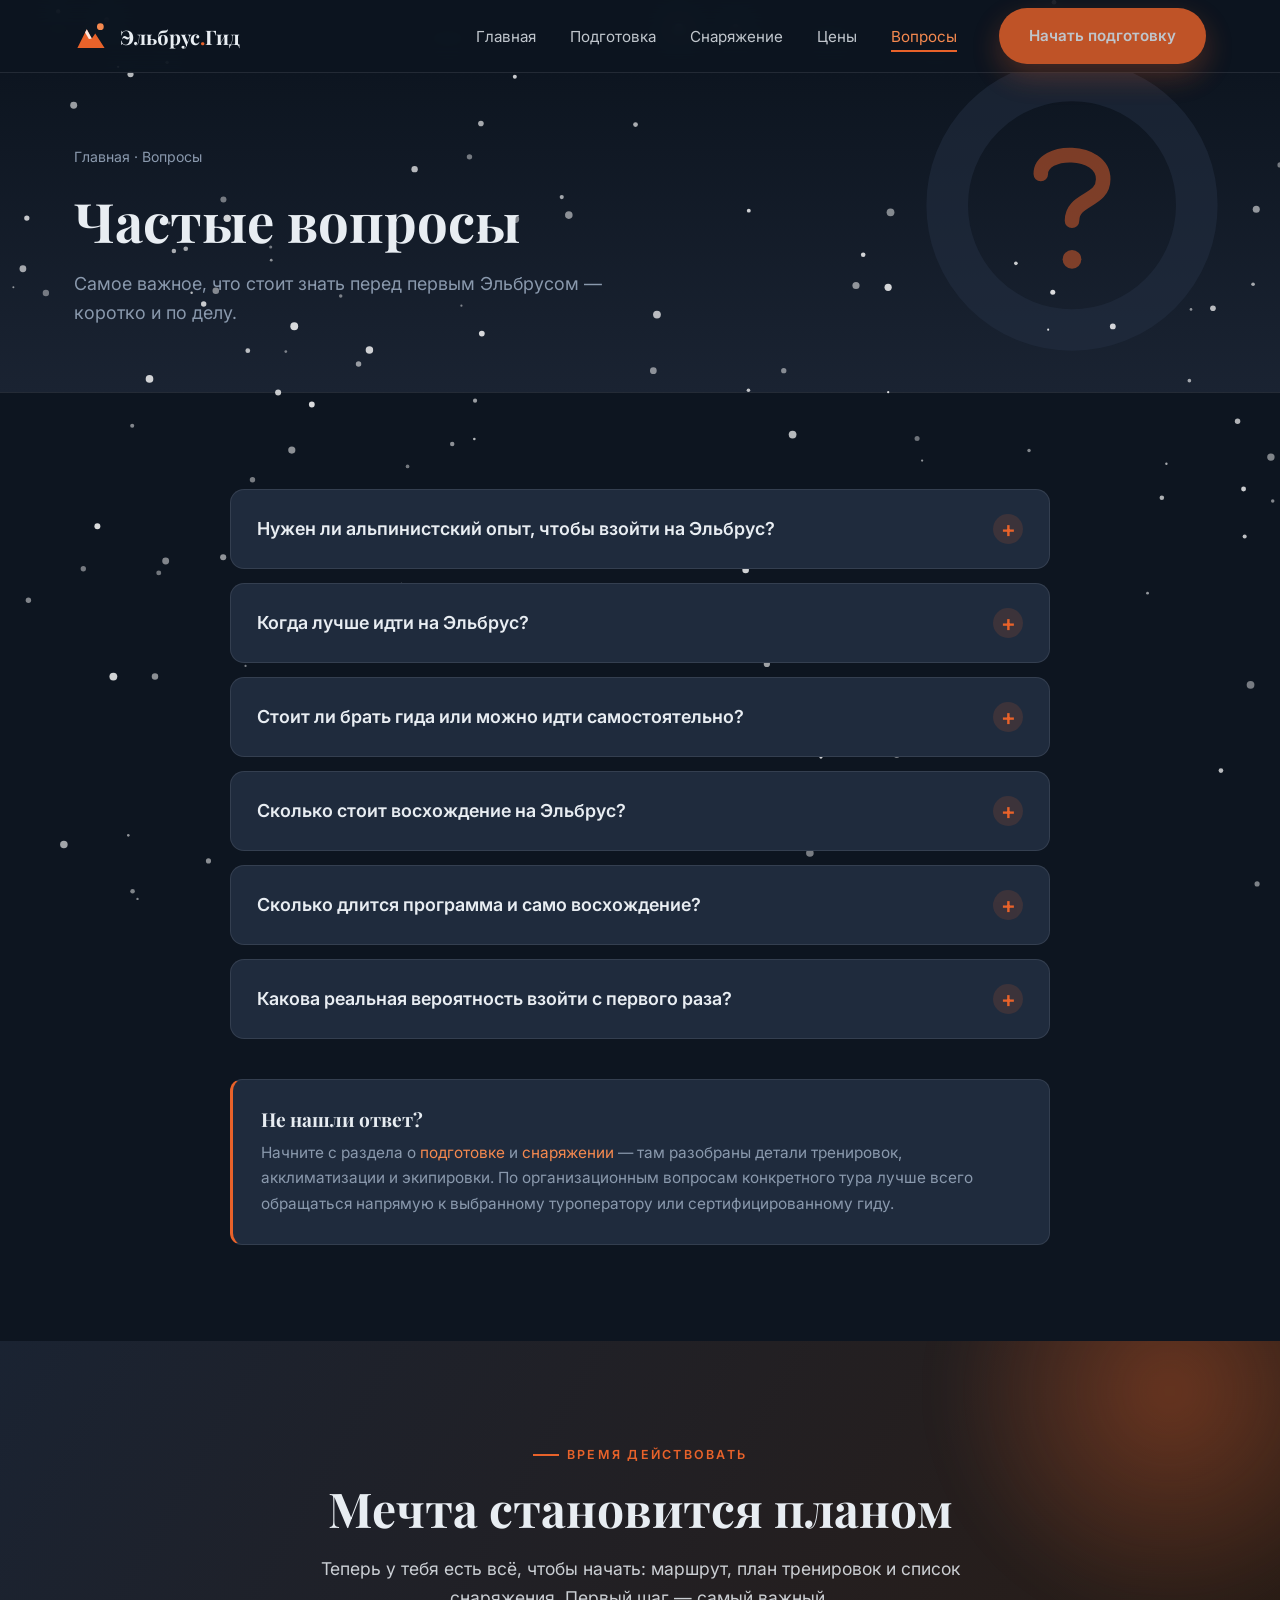
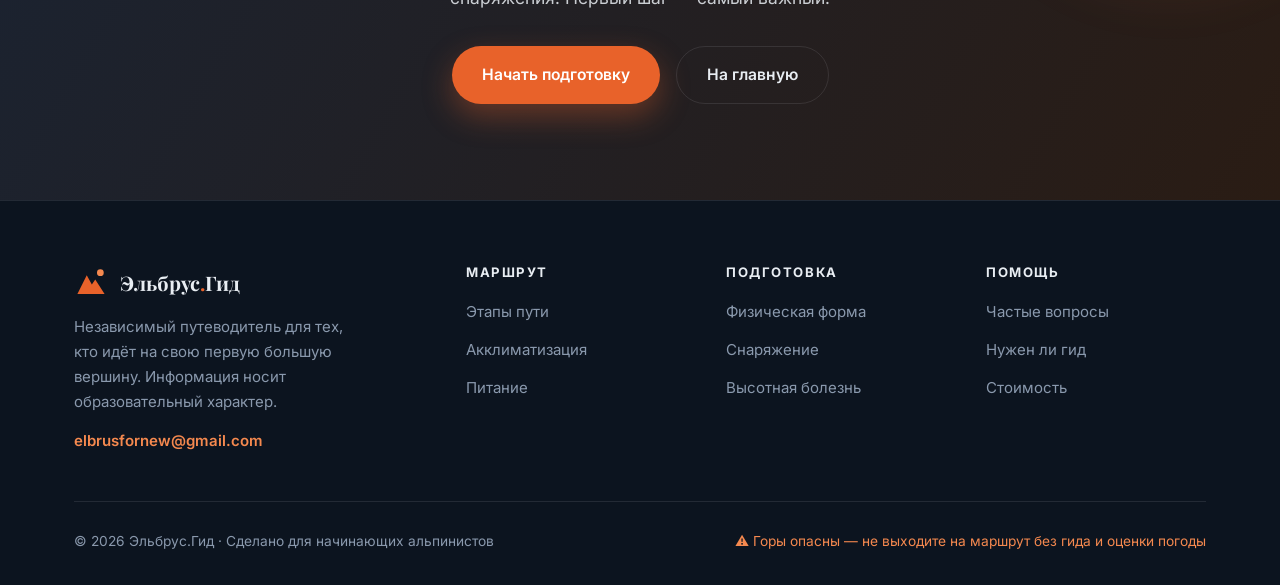
==== faq.html @ 247ad5b0 "Add files via upload" ====
<!DOCTYPE html>
<html lang="ru">
<head>
  <meta charset="UTF-8" />
  <meta name="viewport" content="width=device-width, initial-scale=1.0" />
  <title>FAQ — частые вопросы о восхождении на Эльбрус для новичков</title>
  <meta name="description" content="Ответы на частые вопросы о первом восхождении на Эльбрус: нужен ли опыт, когда лучше идти, стоит ли брать гида и сколько стоит восхождение." />
  <link rel="preconnect" href="https://fonts.googleapis.com" />
  <link rel="preconnect" href="https://fonts.gstatic.com" crossorigin />
  <link href="https://fonts.googleapis.com/css2?family=Playfair+Display:wght@600;700;800&family=Inter:wght@400;500;600;700&display=swap" rel="stylesheet" />
  <link rel="stylesheet" href="style.css" />
  <link rel="icon" href="data:image/svg+xml,<svg xmlns='http://www.w3.org/2000/svg' viewBox='0 0 32 32'><polygon points='16,4 28,28 4,28' fill='%23E8622A'/></svg>" />
</head>
<body>

  <!-- ===== NAV ===== -->
  <header class="nav">
    <div class="container nav-inner">
      <a href="index.html" class="brand">
        <svg class="brand-mark" viewBox="0 0 40 40" fill="none" xmlns="http://www.w3.org/2000/svg">
          <path d="M4 34L15 12l6 11 4-6 11 17H4z" fill="#E8622A"/>
          <path d="M15 12l6 11-3.5.5L13 16l2-4z" fill="#fff" fill-opacity=".85"/>
          <circle cx="31" cy="9" r="4" fill="#f5894f"/>
        </svg>
        <span>Эльбрус<b style="color:var(--sunrise)">.</b>Гид</span>
      </a>
      <nav>
        <ul class="nav-links">
          <li><a href="index.html">Главная</a></li>
          <li><a href="preparation.html">Подготовка</a></li>
          <li><a href="gear.html">Снаряжение</a></li>
          <li><a href="index.html#pricing">Цены</a></li>
          <li><a href="faq.html" class="active">Вопросы</a></li>
          <li class="nav-cta"><a href="index.html#apply" class="btn btn-primary">Начать подготовку</a></li>
        </ul>
      </nav>
      <button class="nav-toggle" aria-label="Меню" aria-expanded="false">
        <span></span><span></span><span></span>
      </button>
    </div>
  </header>

  <!-- ===== PAGE HEAD ===== -->
  <section class="page-head">
    <svg class="page-head-art" viewBox="0 0 500 360" fill="none" xmlns="http://www.w3.org/2000/svg" aria-hidden="true">
      <circle cx="300" cy="180" r="120" fill="none" stroke="#243044" stroke-width="40"/>
      <path d="M270 150c0-25 60-25 60 5 0 22-30 18-30 40" stroke="#E8622A" stroke-width="14" stroke-linecap="round" fill="none"/>
      <circle cx="300" cy="232" r="9" fill="#E8622A"/>
    </svg>
    <div class="container">
      <div class="breadcrumb"><a href="index.html">Главная</a> · Вопросы</div>
      <h1>Частые вопросы</h1>
      <p>Самое важное, что стоит знать перед первым Эльбрусом — коротко и по делу.</p>
    </div>
  </section>

  <!-- ===== FAQ ===== -->
  <section class="section">
    <div class="container">
      <div class="faq-list">

        <div class="faq-item reveal">
          <button class="faq-q" aria-expanded="false">
            Нужен ли альпинистский опыт, чтобы взойти на Эльбрус?
            <span class="plus">+</span>
          </button>
          <div class="faq-a">
            <div class="faq-a-inner">
              <p>Нет, технического альпинистского опыта по классическому южному маршруту не требуется — там нет сложного лазания, скал или отвесного льда. Это, по сути, очень длинный и холодный подъём по снежному склону в кошках.</p>
              <p>Но «без опыта» не значит «без подготовки». Нужны хорошая физическая выносливость, базовые навыки хождения в кошках и самозадержания ледорубом (этому обучают гиды на месте), а главное — психологическая готовность к долгой монотонной работе на холоде и высоте. Перед Эльбрусом полезно сходить в любой многодневный горный поход, чтобы понять, как организм реагирует на высоту.</p>
            </div>
          </div>
        </div>

        <div class="faq-item reveal">
          <button class="faq-q" aria-expanded="false">
            Когда лучше идти на Эльбрус?
            <span class="plus">+</span>
          </button>
          <div class="faq-a">
            <div class="faq-a-inner">
              <p>Классический сезон для новичков — с конца июня по сентябрь. Самые стабильные и комфортные условия обычно в июле и августе: относительно тёплая погода, меньше шансов на затяжную непогоду, хорошо набитая тропа.</p>
              <p>Июнь и начало сентября — холоднее и более переменчиво, но и людей меньше. Зимнее восхождение (с октября по апрель) — это уже серьёзное мероприятие для опытных, с экстремальными морозами, ветром и лавинной опасностью; новичкам оно не подходит. В любом сезоне закладывайте запасные дни на погоду: «окно» для штурма может не открыться сразу.</p>
            </div>
          </div>
        </div>

        <div class="faq-item reveal">
          <button class="faq-q" aria-expanded="false">
            Стоит ли брать гида или можно идти самостоятельно?
            <span class="plus">+</span>
          </button>
          <div class="faq-a">
            <div class="faq-a-inner">
              <p>Для первого восхождения гид настоятельно рекомендуется. Несмотря на «несложность» маршрута, Эльбрус ежегодно уносит жизни — чаще всего из-за резкой смены погоды, потери видимости и ориентиров, недооценки высоты и переоценки своих сил.</p>
              <p>Гид отвечает за выбор темпа и тактики акклиматизации, следит за вашим состоянием, знает маршрут в условиях плохой видимости, имеет связь и навыки спасработ. Альтернатива — идти с коммерческой группой от проверенного туроператора, что обычно включает гида, заброску, питание и часть снаряжения. Идти в одиночку или неподготовленной группой без сопровождения — главная причина трагедий на горе, особенно для тех, кто здесь впервые.</p>
            </div>
          </div>
        </div>

        <div class="faq-item reveal">
          <button class="faq-q" aria-expanded="false">
            Сколько стоит восхождение на Эльбрус?
            <span class="plus">+</span>
          </button>
          <div class="faq-a">
            <div class="faq-a-inner">
              <p>Бюджет сильно зависит от формата. Организованный тур с гидом, проживанием, питанием на горе, трансферами и программой акклиматизации обычно занимает 7–9 дней и стоит ощутимо дороже, чем самостоятельный заезд, — зато берёт на себя всю логистику и безопасность.</p>
              <p>Помимо самого тура заложите расходы на: дорогу до Минеральных Вод / Пятигорска и трансфер в Приэльбрусье; аренду или покупку снаряжения; канатную дорогу и ратрак (если планируете подброску на штурме); страховку с покрытием высотных восхождений и вертолётной эвакуации; питание в дни до и после программы. Точные суммы меняются от сезона и оператора, поэтому сравнивайте несколько программ и уточняйте, что именно входит в цену, а за что придётся доплачивать отдельно.</p>
            </div>
          </div>
        </div>

        <div class="faq-item reveal">
          <button class="faq-q" aria-expanded="false">
            Сколько длится программа и само восхождение?
            <span class="plus">+</span>
          </button>
          <div class="faq-a">
            <div class="faq-a-inner">
              <p>Полноценная программа с грамотной акклиматизацией занимает в среднем 7–9 дней. Урезать её до «прилетел и побежал на вершину» — главная ошибка: без акклиматизации шансы дойти резко падают, а риски для здоровья растут.</p>
              <p>Сам штурмовой день — самый тяжёлый: выход обычно в 2–4 часа ночи, и весь путь до западной вершины и обратно в лагерь занимает в среднем 9–14 часов в зависимости от погоды, темпа группы и того, используется ли ратрак для заброски до начала пешей части.</p>
            </div>
          </div>
        </div>

        <div class="faq-item reveal">
          <button class="faq-q" aria-expanded="false">
            Какова реальная вероятность взойти с первого раза?
            <span class="plus">+</span>
          </button>
          <div class="faq-a">
            <div class="faq-a-inner">
              <p>Статистика успешных восхождений сильно колеблется и в первую очередь зависит от двух вещей: погоды и качества акклиматизации. У подготовленных групп с хорошей акклиматизацией и удачным погодным окном шансы высокие; у тех, кто экономит дни и приходит «с самолёта», — заметно ниже.</p>
              <p>Важно принять заранее: вершина — не гарантия, а бонус. Опытные восходители говорят, что цель — вернуться целым, а не дойти любой ценой. Готовность повернуть назад при плохом самочувствии или погоде — признак зрелости, а не слабости. Многие поднимаются со второй попытки, и это нормально.</p>
            </div>
          </div>
        </div>

      </div>

      <div class="info reveal" style="max-width:820px;margin:40px auto 0;border-left-color:#E8622A">
        <h3>Не нашли ответ?</h3>
        <p>Начните с раздела о <a href="preparation.html" style="color:var(--sunrise-soft)">подготовке</a> и <a href="gear.html" style="color:var(--sunrise-soft)">снаряжении</a> — там разобраны детали тренировок, акклиматизации и экипировки. По организационным вопросам конкретного тура лучше всего обращаться напрямую к выбранному туроператору или сертифицированному гиду.</p>
      </div>
    </div>
  </section>

  <!-- ===== CTA ===== -->
  <section class="section cta">
    <div class="cta-glow" aria-hidden="true"></div>
    <div class="container">
      <div class="cta-inner reveal">
        <span class="eyebrow" style="justify-content:center">Время действовать</span>
        <h2>Мечта становится планом</h2>
        <p>Теперь у тебя есть всё, чтобы начать: маршрут, план тренировок и список снаряжения. Первый шаг — самый важный.</p>
        <div class="hero-actions" style="justify-content:center">
          <a href="index.html#apply" class="btn btn-primary">Начать подготовку</a>
          <a href="index.html" class="btn btn-ghost">На главную</a>
        </div>
      </div>
    </div>
  </section>

  <!-- ===== FOOTER ===== -->
  <footer class="footer">
    <div class="container">
      <div class="footer-grid">
        <div class="footer-brand">
          <a href="index.html" class="brand">
            <svg class="brand-mark" viewBox="0 0 40 40" fill="none"><path d="M4 34L15 12l6 11 4-6 11 17H4z" fill="#E8622A"/><circle cx="31" cy="9" r="4" fill="#f5894f"/></svg>
            <span>Эльбрус<b style="color:var(--sunrise)">.</b>Гид</span>
          </a>
          <p>Независимый путеводитель для тех, кто идёт на свою первую большую вершину. Информация носит образовательный характер.</p>
          <a class="footer-mail" href="mailto:elbrusfornew@gmail.com">elbrusfornew@gmail.com</a>
        </div>
        <div>
          <h4>Маршрут</h4>
          <ul>
            <li><a href="index.html#route">Этапы пути</a></li>
            <li><a href="preparation.html#acclimatization">Акклиматизация</a></li>
            <li><a href="preparation.html#nutrition">Питание</a></li>
          </ul>
        </div>
        <div>
          <h4>Подготовка</h4>
          <ul>
            <li><a href="preparation.html#physical">Физическая форма</a></li>
            <li><a href="gear.html#technical">Снаряжение</a></li>
            <li><a href="preparation.html#ams">Высотная болезнь</a></li>
          </ul>
        </div>
        <div>
          <h4>Помощь</h4>
          <ul>
            <li><a href="faq.html">Частые вопросы</a></li>
            <li><a href="faq.html">Нужен ли гид</a></li>
            <li><a href="faq.html">Стоимость</a></li>
          </ul>
        </div>
      </div>
      <div class="footer-bottom">
        <span>© <span data-year>2026</span> Эльбрус.Гид · Сделано для начинающих альпинистов</span>
        <span class="warn">⚠ Горы опасны — не выходите на маршрут без гида и оценки погоды</span>
      </div>
    </div>
  </footer>

  <script src="snow.js"></script>
  <script src="animations.js"></script>
</body>
</html>
---- style.css ----
/* ============================================
   Восхождение на Эльбрус — общие стили
   Палитра: сталь #1A2332, глубокий #0D1520,
   рассвет #E8622A, ледниковый белый #E8EDF2
   ============================================ */

:root {
  --steel: #1A2332;
  --deep: #0D1520;
  --sunrise: #E8622A;
  --sunrise-soft: #f5894f;
  --ice: #E8EDF2;
  --muted: #8a99ad;
  --line: rgba(232, 237, 242, 0.10);
  --card: #1f2b3d;
  --card-hover: #25344a;
  --radius: 16px;
  --maxw: 1180px;
  --font-head: "Playfair Display", Georgia, serif;
  --font-body: "Inter", -apple-system, BlinkMacSystemFont, "Segoe UI", sans-serif;
  --shadow: 0 20px 50px rgba(0, 0, 0, 0.45);
}

* { margin: 0; padding: 0; box-sizing: border-box; }

html { scroll-behavior: smooth; }

body {
  font-family: var(--font-body);
  background: var(--deep);
  color: var(--ice);
  line-height: 1.65;
  -webkit-font-smoothing: antialiased;
  overflow-x: hidden;
}

h1, h2, h3, h4 { font-family: var(--font-head); font-weight: 700; line-height: 1.15; }

a { color: inherit; text-decoration: none; }

img, svg { max-width: 100%; display: block; }

.container {
  width: 100%;
  max-width: var(--maxw);
  margin: 0 auto;
  padding: 0 24px;
}

.section { padding: 96px 0; }

.eyebrow {
  display: inline-flex;
  align-items: center;
  gap: 8px;
  font-size: 0.78rem;
  letter-spacing: 0.18em;
  text-transform: uppercase;
  color: var(--sunrise);
  font-weight: 600;
  margin-bottom: 16px;
}
.eyebrow::before {
  content: "";
  width: 26px;
  height: 2px;
  background: var(--sunrise);
}

.section-title {
  font-size: clamp(1.9rem, 4vw, 2.9rem);
  margin-bottom: 18px;
  letter-spacing: -0.01em;
}

.section-lead {
  color: var(--muted);
  font-size: 1.08rem;
  max-width: 620px;
  margin-bottom: 56px;
}

/* ---------- Buttons ---------- */
.btn {
  display: inline-flex;
  align-items: center;
  gap: 10px;
  padding: 15px 30px;
  border-radius: 50px;
  font-weight: 600;
  font-size: 0.98rem;
  cursor: pointer;
  border: none;
  transition: transform 0.2s ease, box-shadow 0.2s ease, background 0.2s ease;
}
.btn-primary {
  background: var(--sunrise);
  color: #fff;
  box-shadow: 0 12px 30px rgba(232, 98, 42, 0.35);
}
.btn-primary:hover { transform: translateY(-3px); box-shadow: 0 18px 40px rgba(232, 98, 42, 0.5); }
.btn-ghost {
  background: transparent;
  color: var(--ice);
  border: 1px solid var(--line);
}
.btn-ghost:hover { border-color: var(--sunrise); color: var(--sunrise-soft); }

/* ---------- Navigation ---------- */
.nav {
  position: sticky;
  top: 0;
  z-index: 100;
  background: rgba(13, 21, 32, 0.82);
  backdrop-filter: blur(14px);
  border-bottom: 1px solid var(--line);
}
.nav-inner {
  display: flex;
  align-items: center;
  justify-content: space-between;
  height: 72px;
}
.brand {
  display: flex;
  align-items: center;
  gap: 12px;
  font-family: var(--font-head);
  font-size: 1.25rem;
  font-weight: 700;
}
.brand-mark { width: 34px; height: 34px; flex-shrink: 0; }
.nav-links {
  display: flex;
  align-items: center;
  gap: 34px;
  list-style: none;
}
.nav-links a {
  font-size: 0.95rem;
  color: var(--ice);
  opacity: 0.82;
  transition: opacity 0.2s, color 0.2s;
  position: relative;
}
.nav-links a:hover, .nav-links a.active { opacity: 1; color: var(--sunrise-soft); }
.nav-links a.active::after {
  content: "";
  position: absolute;
  left: 0; right: 0; bottom: -6px;
  height: 2px;
  background: var(--sunrise);
}
.nav-cta { margin-left: 8px; }

.nav-toggle {
  display: none;
  flex-direction: column;
  gap: 5px;
  background: none;
  border: none;
  cursor: pointer;
  padding: 8px;
}
.nav-toggle span {
  width: 24px; height: 2px;
  background: var(--ice);
  transition: 0.3s;
}
.nav-toggle.open span:nth-child(1) { transform: translateY(7px) rotate(45deg); }
.nav-toggle.open span:nth-child(2) { opacity: 0; }
.nav-toggle.open span:nth-child(3) { transform: translateY(-7px) rotate(-45deg); }

/* ---------- Hero ---------- */
.hero {
  position: relative;
  min-height: 92vh;
  display: flex;
  align-items: center;
  overflow: hidden;
  background: linear-gradient(180deg, #0D1520 0%, #16202f 55%, #1A2332 100%);
}
.hero-art {
  position: absolute;
  inset: 0;
  width: 100%;
  height: 100%;
  z-index: 0;
}
.hero-art svg { width: 100%; height: 100%; }
.hero-inner {
  position: relative;
  z-index: 2;
  max-width: 660px;
  padding: 80px 0;
}
.hero h1 {
  font-size: clamp(2.6rem, 6.5vw, 4.6rem);
  letter-spacing: -0.02em;
  margin-bottom: 22px;
}
.hero h1 .accent { color: var(--sunrise); }
.hero p {
  font-size: 1.18rem;
  color: var(--ice);
  opacity: 0.86;
  max-width: 540px;
  margin-bottom: 36px;
}
.hero-actions { display: flex; gap: 16px; flex-wrap: wrap; }
.hero-meta {
  display: flex;
  gap: 40px;
  margin-top: 56px;
  flex-wrap: wrap;
}
.hero-meta div span {
  display: block;
  font-family: var(--font-head);
  font-size: 2rem;
  color: var(--sunrise-soft);
}
.hero-meta div small { color: var(--muted); font-size: 0.85rem; }

/* ---------- Route / Stages ---------- */
.route { background: var(--steel); }
.stages {
  display: grid;
  grid-template-columns: repeat(4, 1fr);
  gap: 20px;
  counter-reset: stage;
}
.stage {
  background: var(--card);
  border: 1px solid var(--line);
  border-radius: var(--radius);
  padding: 30px 26px;
  position: relative;
  overflow: hidden;
  transition: transform 0.25s, border-color 0.25s;
}
.stage:hover { transform: translateY(-6px); border-color: rgba(232, 98, 42, 0.5); }
.stage::before {
  counter-increment: stage;
  content: "0" counter(stage);
  position: absolute;
  top: 16px; right: 20px;
  font-family: var(--font-head);
  font-size: 2.6rem;
  color: rgba(232, 98, 42, 0.18);
}
.stage-icon { width: 46px; height: 46px; margin-bottom: 20px; color: var(--sunrise); }
.stage h3 { font-size: 1.25rem; margin-bottom: 6px; }
.stage .alt { color: var(--sunrise-soft); font-size: 0.85rem; font-weight: 600; margin-bottom: 12px; display: block; }
.stage p { color: var(--muted); font-size: 0.94rem; }

/* ---------- Prep cards ---------- */
.cards {
  display: grid;
  grid-template-columns: repeat(3, 1fr);
  gap: 24px;
}
.card {
  background: var(--card);
  border: 1px solid var(--line);
  border-radius: var(--radius);
  padding: 34px 30px;
  transition: transform 0.25s, background 0.25s;
}
.card:hover { transform: translateY(-6px); background: var(--card-hover); }
.card-icon {
  width: 54px; height: 54px;
  border-radius: 14px;
  background: rgba(232, 98, 42, 0.12);
  display: flex; align-items: center; justify-content: center;
  color: var(--sunrise);
  margin-bottom: 22px;
}
.card-icon svg { width: 28px; height: 28px; }
.card h3 { font-size: 1.35rem; margin-bottom: 12px; }
.card p { color: var(--muted); font-size: 0.97rem; }

/* ---------- Stats ---------- */
.stats { background: var(--deep); }
.stats-grid {
  display: grid;
  grid-template-columns: repeat(4, 1fr);
  gap: 20px;
}
.stat {
  text-align: center;
  padding: 40px 20px;
  border: 1px solid var(--line);
  border-radius: var(--radius);
  background: linear-gradient(180deg, var(--card) 0%, var(--steel) 100%);
}
.stat .num {
  font-family: var(--font-head);
  font-size: clamp(2.4rem, 5vw, 3.4rem);
  color: var(--sunrise);
  line-height: 1;
}
.stat .label { color: var(--muted); margin-top: 12px; font-size: 0.92rem; }

/* ---------- Gear preview list ---------- */
.gear { background: var(--steel); }
.gear-wrap { display: grid; grid-template-columns: 1.1fr 1fr; gap: 56px; align-items: center; }
.gear-list { list-style: none; }
.gear-list li {
  display: flex;
  align-items: flex-start;
  gap: 14px;
  padding: 16px 0;
  border-bottom: 1px solid var(--line);
}
.gear-list li:last-child { border-bottom: none; }
.gear-check {
  width: 24px; height: 24px;
  flex-shrink: 0;
  border-radius: 50%;
  background: rgba(232, 98, 42, 0.15);
  color: var(--sunrise);
  display: flex; align-items: center; justify-content: center;
  margin-top: 2px;
}
.gear-list strong { display: block; font-size: 1.02rem; }
.gear-list span { color: var(--muted); font-size: 0.9rem; }
.gear-figure svg { width: 100%; height: auto; }

/* ---------- CTA ---------- */
.cta {
  background: linear-gradient(120deg, #1A2332 0%, #2a1c14 100%);
  position: relative;
  overflow: hidden;
}
.cta-inner {
  text-align: center;
  max-width: 680px;
  margin: 0 auto;
  position: relative;
  z-index: 2;
}
.cta h2 { font-size: clamp(2rem, 4.5vw, 3rem); margin-bottom: 18px; }
.cta p { color: var(--ice); opacity: 0.85; font-size: 1.1rem; margin-bottom: 34px; }
.cta-glow {
  position: absolute;
  width: 460px; height: 460px;
  background: radial-gradient(circle, rgba(232, 98, 42, 0.35) 0%, transparent 70%);
  top: -180px; right: -120px;
  filter: blur(20px);
}

/* ---------- Footer ---------- */
.footer {
  background: var(--deep);
  border-top: 1px solid var(--line);
  padding: 64px 0 32px;
}
.footer-grid {
  display: grid;
  grid-template-columns: 1.6fr 1fr 1fr 1fr;
  gap: 40px;
  margin-bottom: 48px;
}
.footer-brand p { color: var(--muted); margin-top: 16px; max-width: 280px; font-size: 0.94rem; }
.footer h4 { font-family: var(--font-body); font-size: 0.82rem; text-transform: uppercase; letter-spacing: 0.12em; color: var(--ice); margin-bottom: 18px; }
.footer ul { list-style: none; }
.footer ul li { margin-bottom: 11px; }
.footer ul a { color: var(--muted); font-size: 0.94rem; transition: color 0.2s; }
.footer ul a:hover { color: var(--sunrise-soft); }
.footer-bottom {
  display: flex;
  justify-content: space-between;
  align-items: center;
  padding-top: 28px;
  border-top: 1px solid var(--line);
  color: var(--muted);
  font-size: 0.86rem;
  flex-wrap: wrap;
  gap: 12px;
}
.footer-bottom .warn { color: var(--sunrise-soft); }

/* ---------- Page header (inner pages) ---------- */
.page-head {
  background: linear-gradient(180deg, var(--deep) 0%, var(--steel) 100%);
  padding: 72px 0 64px;
  position: relative;
  overflow: hidden;
  border-bottom: 1px solid var(--line);
}
.page-head-art {
  position: absolute;
  right: 0; bottom: 0;
  width: 42%;
  max-width: 520px;
  opacity: 0.5;
  z-index: 0;
}
.page-head .container { position: relative; z-index: 2; }
.page-head h1 { font-size: clamp(2.2rem, 5vw, 3.4rem); margin-bottom: 16px; max-width: 720px; }
.page-head p { color: var(--muted); font-size: 1.12rem; max-width: 560px; }
.breadcrumb { color: var(--muted); font-size: 0.88rem; margin-bottom: 22px; }
.breadcrumb a:hover { color: var(--sunrise-soft); }

/* ---------- Timeline (preparation) ---------- */
.timeline { position: relative; margin-top: 20px; }
.timeline::before {
  content: "";
  position: absolute;
  left: 26px; top: 8px; bottom: 8px;
  width: 2px;
  background: var(--line);
}
.tl-item { position: relative; padding-left: 76px; padding-bottom: 44px; }
.tl-item:last-child { padding-bottom: 0; }
.tl-dot {
  position: absolute;
  left: 14px; top: 2px;
  width: 26px; height: 26px;
  border-radius: 50%;
  background: var(--sunrise);
  display: flex; align-items: center; justify-content: center;
  font-weight: 700; font-size: 0.8rem; color: #fff;
  box-shadow: 0 0 0 6px rgba(232, 98, 42, 0.12);
}
.tl-item h3 { font-size: 1.4rem; margin-bottom: 6px; }
.tl-item .tl-tag { color: var(--sunrise-soft); font-size: 0.85rem; font-weight: 600; }
.tl-item p { color: var(--muted); margin: 10px 0; }
.tl-item ul { list-style: none; margin-top: 8px; }
.tl-item ul li { padding: 6px 0 6px 24px; position: relative; color: var(--ice); opacity: 0.9; font-size: 0.96rem; }
.tl-item ul li::before {
  content: "";
  position: absolute;
  left: 0; top: 14px;
  width: 8px; height: 8px;
  border-radius: 50%;
  background: var(--sunrise);
}

/* ---------- Info blocks ---------- */
.info-grid { display: grid; grid-template-columns: repeat(2, 1fr); gap: 24px; }
.info {
  background: var(--card);
  border: 1px solid var(--line);
  border-left: 3px solid var(--sunrise);
  border-radius: 12px;
  padding: 28px;
}
.info h3 { font-size: 1.2rem; margin-bottom: 10px; }
.info p { color: var(--muted); font-size: 0.96rem; }
.info ul { list-style: none; margin-top: 10px; }
.info ul li { padding: 5px 0 5px 22px; position: relative; color: var(--ice); opacity: 0.9; font-size: 0.94rem; }
.info ul li::before { content: "→"; position: absolute; left: 0; color: var(--sunrise); }

/* symptom severity */
.sev { display: inline-block; font-size: 0.72rem; font-weight: 700; padding: 3px 10px; border-radius: 20px; text-transform: uppercase; letter-spacing: 0.05em; }
.sev-mild { background: rgba(232, 98, 42, 0.15); color: var(--sunrise-soft); }
.sev-danger { background: rgba(220, 60, 50, 0.18); color: #ff7a6e; }

/* ---------- Gear page checklist ---------- */
.gear-cat {
  background: var(--card);
  border: 1px solid var(--line);
  border-radius: var(--radius);
  padding: 32px;
  margin-bottom: 28px;
}
.gear-cat-head {
  display: flex;
  align-items: center;
  gap: 16px;
  margin-bottom: 24px;
  padding-bottom: 20px;
  border-bottom: 1px solid var(--line);
}
.gear-cat-icon {
  width: 50px; height: 50px;
  border-radius: 12px;
  background: rgba(232, 98, 42, 0.12);
  color: var(--sunrise);
  display: flex; align-items: center; justify-content: center;
  flex-shrink: 0;
}
.gear-cat-head h3 { font-size: 1.5rem; }
.gear-cat-head p { color: var(--muted); font-size: 0.9rem; }
.gear-items { display: grid; grid-template-columns: repeat(2, 1fr); gap: 4px 32px; }
.gear-item {
  display: flex;
  align-items: flex-start;
  gap: 13px;
  padding: 13px 0;
  border-bottom: 1px solid var(--line);
}
.gear-item:last-child, .gear-item:nth-last-child(2):nth-child(odd) { border-bottom: none; }
.gear-item .tick {
  width: 22px; height: 22px; flex-shrink: 0; margin-top: 2px;
  border-radius: 6px;
  border: 1.5px solid var(--sunrise);
  color: var(--sunrise);
  display: flex; align-items: center; justify-content: center;
}
.gear-item strong { display: block; font-size: 0.98rem; font-weight: 600; }
.gear-item span { color: var(--muted); font-size: 0.86rem; }
.price { font-size: 0.78rem; font-weight: 700; padding: 2px 9px; border-radius: 20px; margin-left: auto; white-space: nowrap; align-self: center; }
.price-budget { background: rgba(90, 170, 120, 0.15); color: #7fd4a0; }
.price-mid { background: rgba(232, 98, 42, 0.15); color: var(--sunrise-soft); }
.price-top { background: rgba(120, 140, 230, 0.15); color: #9aa9f0; }

.brands {
  background: var(--card);
  border: 1px solid var(--line);
  border-radius: var(--radius);
  padding: 32px;
}
.brand-tags { display: flex; flex-wrap: wrap; gap: 12px; margin-top: 18px; }
.brand-tag {
  padding: 9px 18px;
  background: var(--steel);
  border: 1px solid var(--line);
  border-radius: 50px;
  font-size: 0.9rem;
  color: var(--ice);
}
.brand-tag b { color: var(--sunrise-soft); font-weight: 600; }

/* ---------- FAQ accordion ---------- */
.faq-list { max-width: 820px; margin: 0 auto; }
.faq-item {
  background: var(--card);
  border: 1px solid var(--line);
  border-radius: 14px;
  margin-bottom: 14px;
  overflow: hidden;
  transition: border-color 0.2s;
}
.faq-item.open { border-color: rgba(232, 98, 42, 0.5); }
.faq-q {
  width: 100%;
  text-align: left;
  background: none;
  border: none;
  color: var(--ice);
  padding: 24px 26px;
  font-size: 1.12rem;
  font-weight: 600;
  font-family: var(--font-body);
  cursor: pointer;
  display: flex;
  justify-content: space-between;
  align-items: center;
  gap: 20px;
}
.faq-q .plus {
  width: 30px; height: 30px;
  flex-shrink: 0;
  border-radius: 50%;
  background: rgba(232, 98, 42, 0.14);
  color: var(--sunrise);
  display: flex; align-items: center; justify-content: center;
  font-size: 1.4rem;
  transition: transform 0.3s, background 0.3s;
  line-height: 1;
}
.faq-item.open .plus { transform: rotate(45deg); background: var(--sunrise); color: #fff; }
.faq-a {
  max-height: 0;
  overflow: hidden;
  transition: max-height 0.35s ease;
}
.faq-a-inner { padding: 0 26px 26px; color: var(--muted); font-size: 1rem; line-height: 1.75; }
.faq-a-inner p { margin-bottom: 12px; }
.faq-a-inner p:last-child { margin-bottom: 0; }

/* ---------- Responsive ---------- */
@media (max-width: 980px) {
  .stages { grid-template-columns: repeat(2, 1fr); }
  .cards { grid-template-columns: 1fr; }
  .stats-grid { grid-template-columns: repeat(2, 1fr); }
  .gear-wrap { grid-template-columns: 1fr; gap: 40px; }
  .footer-grid { grid-template-columns: 1fr 1fr; gap: 32px; }
  .info-grid { grid-template-columns: 1fr; }
  .gear-items { grid-template-columns: 1fr; }
  .page-head-art { opacity: 0.25; width: 60%; }
}

@media (max-width: 720px) {
  .section { padding: 70px 0; }
  .nav-links {
    position: fixed;
    top: 72px; left: 0; right: 0;
    flex-direction: column;
    align-items: flex-start;
    gap: 0;
    background: var(--steel);
    border-bottom: 1px solid var(--line);
    padding: 8px 24px 24px;
    transform: translateY(-130%);
    transition: transform 0.35s ease;
    box-shadow: var(--shadow);
  }
  .nav-links.open { transform: translateY(0); }
  .nav-links li { width: 100%; }
  .nav-links a { display: block; padding: 16px 0; width: 100%; border-bottom: 1px solid var(--line); }
  .nav-links a.active::after { display: none; }
  .nav-links .nav-cta { padding: 16px 0 0; }
  .nav-toggle { display: flex; }
  .hero { min-height: auto; padding: 40px 0; }
  .hero-meta { gap: 28px; }
  .stages { grid-template-columns: 1fr; }
  .stats-grid { grid-template-columns: 1fr 1fr; }
  .footer-grid { grid-template-columns: 1fr; }
  .footer-bottom { flex-direction: column; align-items: flex-start; }
  .tl-item { padding-left: 64px; }
  .gear-cat { padding: 24px 20px; }
}

@media (max-width: 420px) {
  .hero-actions { flex-direction: column; align-items: stretch; }
  .hero-actions .btn { justify-content: center; }
  .stats-grid { grid-template-columns: 1fr; }
}

/* reveal on scroll */
.reveal { opacity: 0; transform: translateY(30px); transition: opacity 0.6s ease, transform 0.6s ease; }
.reveal.visible { opacity: 1; transform: none; }

/* ============================================
   АНИМАЦИИ
   ============================================ */

/* ---- Падающий снег ---- */
#snow-canvas {
  position: fixed;
  inset: 0;
  width: 100%;
  height: 100%;
  pointer-events: none;
  z-index: 60;
}

/* ---- Nav slide-down ---- */
@keyframes navDown { from { transform: translateY(-100%); } to { transform: none; } }
.nav.nav-anim { animation: navDown 0.6s ease both; }

/* ---- Stagger карточек подготовки ---- */
.cards .card.reveal { transition-delay: 0s; }
.cards .card.reveal:nth-child(2) { transition-delay: 0.15s; }
.cards .card.reveal:nth-child(3) { transition-delay: 0.3s; }

/* ---- Последовательное «загорание» этапов ---- */
.stage .stage-icon { color: var(--muted); transition: color 0.45s ease, filter 0.45s ease; }
.stage.lit .stage-icon { color: var(--sunrise); filter: drop-shadow(0 0 9px rgba(232, 98, 42, 0.65)); }
.stage::before { transition: color 0.45s ease; }
.stage.lit::before { color: rgba(232, 98, 42, 0.4); }

/* ---- Shimmer на снежных шапках горы в хедере ---- */
@keyframes shimmer { 0%, 100% { opacity: 0.9; } 50% { opacity: 1; filter: brightness(1.3); } }
.snowcap { animation: shimmer 3.6s ease-in-out infinite; transform-box: fill-box; }

/* ---- Прогресс-бары (подготовка) ---- */
.progress-label { display: flex; justify-content: space-between; align-items: baseline; max-width: 360px; margin-top: 16px; font-size: 0.82rem; color: var(--muted); }
.progress-label b { color: var(--sunrise-soft); font-weight: 600; }
.progress { height: 8px; background: rgba(232, 237, 242, 0.08); border-radius: 50px; overflow: hidden; max-width: 360px; margin-top: 8px; }
.progress-fill { height: 100%; width: 0; background: linear-gradient(90deg, var(--sunrise), var(--sunrise-soft)); border-radius: 50px; transition: width 1.3s cubic-bezier(0.2, 0.7, 0.2, 1); }

/* ---- Отрисовка галочек снаряжения ---- */
.gear-item .tick svg path, .gear-check svg path { stroke-dasharray: 30; stroke-dashoffset: 30; transition: stroke-dashoffset 0.55s ease; }
.gear-item.drawn .tick svg path, .gear-check.drawn svg path { stroke-dashoffset: 0; }

/* ---- Счётчик ---- */
[data-count] { font-variant-numeric: tabular-nums; }

/* ============================================
   ВСТУПИТЕЛЬНАЯ АНИМАЦИЯ (intro)
   ============================================ */
#intro {
  position: fixed;
  inset: 0;
  z-index: 9999;
  overflow: hidden;
  background: #0D1520;
  opacity: 1;
  transition: opacity 1.2s ease;
}
#intro.hide { opacity: 0; pointer-events: none; }
#intro canvas { position: absolute; inset: 0; width: 100%; height: 100%; display: block; }
.intro-mtn { position: absolute; inset: 0; width: 100%; height: 100%; z-index: 2; }
.intro-mtn svg { width: 100%; height: 100%; display: block; }
.intro-rim { opacity: 0; transition: opacity 1.6s ease; }
#intro.phase-sunrise .intro-rim { opacity: 1; }
.intro-moonglow { opacity: 0.18; transition: opacity 1.4s ease; }
#intro.phase-sunrise .intro-moonglow { opacity: 0; }
.intro-snowcap-gold { opacity: 0; transition: opacity 1.6s ease; }
#intro.phase-sunrise .intro-snowcap-gold { opacity: 1; }

.intro-ui {
  position: absolute;
  inset: 0;
  z-index: 3;
  display: flex;
  flex-direction: column;
  align-items: center;
  justify-content: center;
  text-align: center;
  padding: 0 24px;
  opacity: 0;
  transform: translateY(14px);
  transition: opacity 1.2s ease, transform 1.2s ease;
}
.intro-ui.show { opacity: 1; transform: none; }
.intro-ui h1 {
  font-family: var(--font-head);
  font-size: clamp(3rem, 13vw, 7.5rem);
  color: #E8EDF2;
  letter-spacing: 0.02em;
  margin-bottom: 14px;
  text-shadow: 0 4px 40px rgba(0, 0, 0, 0.6);
}
.intro-ui .intro-sub {
  font-size: clamp(0.95rem, 2.4vw, 1.25rem);
  color: #C4D4E0;
  letter-spacing: 0.16em;
  text-transform: uppercase;
  font-weight: 500;
}
.intro-start {
  margin-top: 48px;
  display: inline-flex;
  flex-direction: column;
  align-items: center;
  gap: 6px;
  background: none;
  border: none;
  color: #E8EDF2;
  font-family: var(--font-body);
  font-size: 1rem;
  font-weight: 600;
  cursor: pointer;
  letter-spacing: 0.04em;
  animation: introPulse 1.9s ease-in-out infinite;
}
.intro-start svg { width: 22px; height: 22px; color: var(--sunrise); }
@keyframes introPulse {
  0%, 100% { transform: translateY(0); opacity: 0.9; }
  50% { transform: translateY(7px); opacity: 1; }
}
.intro-skip {
  position: absolute;
  top: 22px;
  right: 26px;
  z-index: 5;
  background: rgba(13, 21, 32, 0.4);
  border: 1px solid rgba(232, 237, 242, 0.18);
  color: #C4D4E0;
  font-family: var(--font-body);
  font-size: 0.85rem;
  padding: 9px 18px;
  border-radius: 50px;
  cursor: pointer;
  transition: background 0.2s, color 0.2s, border-color 0.2s;
  -webkit-backdrop-filter: blur(6px);
  backdrop-filter: blur(6px);
}
.intro-skip:hover { color: #fff; border-color: var(--sunrise); background: rgba(232, 98, 42, 0.2); }
body.intro-active { overflow: hidden; }

/* ============================================
   ГАЛЕРЕЯ МАРШРУТА (фото)
   ============================================ */
.gallery { display: grid; grid-template-columns: repeat(2, 1fr); gap: 24px; margin-top: 16px; }
.photo { position: relative; border-radius: var(--radius); overflow: hidden; border: 1px solid var(--line); background: #0f1722; aspect-ratio: 16/10; transition: transform 0.3s, box-shadow 0.3s; }
.photo:hover { transform: translateY(-6px); box-shadow: var(--shadow); }
.photo svg { width: 100%; height: 100%; display: block; }
.photo-cap { position: absolute; left: 0; right: 0; bottom: 0; padding: 50px 22px 18px; background: linear-gradient(180deg, transparent, rgba(8, 13, 20, 0.92)); z-index: 2; }
.photo-cap .alt { color: var(--sunrise-soft); font-size: 0.8rem; font-weight: 700; letter-spacing: 0.05em; text-transform: uppercase; }
.photo-cap h4 { font-family: var(--font-head); font-size: 1.4rem; margin: 2px 0 4px; }
.photo-cap p { color: var(--ice); opacity: 0.82; font-size: 0.9rem; line-height: 1.45; }
.photo-num { position: absolute; top: 16px; left: 18px; z-index: 2; width: 34px; height: 34px; border-radius: 50%; background: rgba(232, 98, 42, 0.9); color: #fff; display: flex; align-items: center; justify-content: center; font-weight: 700; font-size: 0.9rem; font-family: var(--font-head); }

/* ============================================
   ЦЕНЫ
   ============================================ */
.pricing { background: var(--steel); }
.plans { display: grid; grid-template-columns: repeat(3, 1fr); gap: 24px; align-items: stretch; }
.plan { background: var(--card); border: 1px solid var(--line); border-radius: var(--radius); padding: 34px 30px; display: flex; flex-direction: column; position: relative; transition: transform 0.25s, border-color 0.25s; }
.plan:hover { transform: translateY(-6px); }
.plan.featured { border-color: var(--sunrise); background: linear-gradient(180deg, #26344a 0%, #1f2b3d 100%); box-shadow: 0 20px 50px rgba(232, 98, 42, 0.18); }
.plan-badge { position: absolute; top: -13px; left: 50%; transform: translateX(-50%); background: var(--sunrise); color: #fff; font-size: 0.74rem; font-weight: 700; letter-spacing: 0.06em; text-transform: uppercase; padding: 6px 16px; border-radius: 50px; white-space: nowrap; }
.plan h3 { font-size: 1.4rem; margin-bottom: 6px; }
.plan .plan-sub { color: var(--muted); font-size: 0.9rem; min-height: 40px; }
.plan .amount { font-family: var(--font-head); font-size: 2.5rem; color: var(--sunrise); margin: 18px 0 2px; line-height: 1; }
.plan .amount small { font-size: 1rem; color: var(--muted); font-family: var(--font-body); font-weight: 500; }
.plan .per { color: var(--muted); font-size: 0.85rem; margin-bottom: 22px; }
.plan ul { list-style: none; margin-bottom: 26px; flex-grow: 1; }
.plan ul li { padding: 9px 0 9px 28px; position: relative; font-size: 0.93rem; border-bottom: 1px solid var(--line); }
.plan ul li:last-child { border-bottom: none; }
.plan ul li::before { content: ""; position: absolute; left: 0; top: 15px; width: 14px; height: 8px; border-left: 2px solid var(--sunrise); border-bottom: 2px solid var(--sunrise); transform: rotate(-45deg); }
.plan ul li.no { color: var(--muted); }
.plan ul li.no::before { border-color: #5a6b82; opacity: 0.5; }
.price-note { margin-top: 30px; background: var(--card); border: 1px solid var(--line); border-left: 3px solid var(--sunrise); border-radius: 12px; padding: 24px 26px; }
.price-note p { color: var(--muted); font-size: 0.94rem; }
.extra-costs { display: flex; flex-wrap: wrap; gap: 12px; margin-top: 18px; }
.extra-costs span { padding: 9px 16px; background: var(--steel); border: 1px solid var(--line); border-radius: 50px; font-size: 0.86rem; color: var(--ice); }
.extra-costs b { color: var(--sunrise-soft); font-weight: 600; }

/* ============================================
   ФОРМА ЗАЯВКИ
   ============================================ */
.apply { background: linear-gradient(160deg, #1A2332 0%, #14202f 60%, #0D1520 100%); position: relative; overflow: hidden; }
.apply-glow { position: absolute; width: 480px; height: 480px; background: radial-gradient(circle, rgba(232, 98, 42, 0.22) 0%, transparent 70%); bottom: -200px; left: -120px; filter: blur(20px); pointer-events: none; }
.apply-wrap { display: grid; grid-template-columns: 0.95fr 1.05fr; gap: 56px; align-items: start; position: relative; z-index: 2; }
.apply-points { list-style: none; margin-top: 28px; }
.apply-points li { position: relative; padding: 11px 0 11px 34px; color: var(--ice); opacity: 0.9; font-size: 0.98rem; }
.apply-points li::before { content: ""; position: absolute; left: 0; top: 14px; width: 16px; height: 9px; border-left: 2px solid var(--sunrise); border-bottom: 2px solid var(--sunrise); transform: rotate(-45deg); }
.apply-form { background: var(--card); border: 1px solid var(--line); border-radius: var(--radius); padding: 36px; display: grid; grid-template-columns: 1fr 1fr; gap: 20px; box-shadow: var(--shadow); }
.field { display: flex; flex-direction: column; gap: 8px; }
.field-full { grid-column: 1 / -1; }
.field label { font-size: 0.85rem; font-weight: 600; color: var(--ice); letter-spacing: 0.01em; }
.field label .req { color: var(--sunrise); }
.field input, .field select, .field textarea {
  width: 100%; background: var(--deep); border: 1px solid var(--line); border-radius: 10px;
  color: var(--ice); font-family: var(--font-body); font-size: 0.96rem; padding: 13px 15px;
  transition: border-color 0.2s, box-shadow 0.2s; -webkit-appearance: none; appearance: none;
}
.field textarea { resize: vertical; min-height: 96px; }
.field select { background-image: url("data:image/svg+xml,%3Csvg xmlns='http://www.w3.org/2000/svg' viewBox='0 0 24 24' fill='none' stroke='%238a99ad' stroke-width='2'%3E%3Cpath d='M6 9l6 6 6-6'/%3E%3C/svg%3E"); background-repeat: no-repeat; background-position: right 14px center; background-size: 18px; padding-right: 42px; cursor: pointer; }
.field input::placeholder, .field textarea::placeholder { color: #5d6b7e; }
.field input:focus, .field select:focus, .field textarea:focus { outline: none; border-color: var(--sunrise); box-shadow: 0 0 0 3px rgba(232, 98, 42, 0.15); }
.field.invalid input, .field.invalid select { border-color: #ff7a6e; box-shadow: 0 0 0 3px rgba(255, 122, 110, 0.12); }
.field .err { font-size: 0.78rem; color: #ff7a6e; display: none; }
.field.invalid .err { display: block; }
.apply-submit { grid-column: 1 / -1; justify-content: center; margin-top: 4px; }
.apply-note { grid-column: 1 / -1; color: var(--muted); font-size: 0.82rem; margin-top: -6px; text-align: center; }
.apply-success { grid-column: 1 / -1; display: none; text-align: center; padding: 40px 24px; }
.apply-form.sent .field, .apply-form.sent .apply-submit, .apply-form.sent .apply-note { display: none; }
.apply-form.sent .apply-success { display: block; }
.apply-success .ok-mark { width: 64px; height: 64px; margin: 0 auto 18px; border-radius: 50%; background: rgba(232, 98, 42, 0.15); color: var(--sunrise); display: flex; align-items: center; justify-content: center; }
.apply-success h3 { font-size: 1.5rem; margin-bottom: 10px; }
.apply-success p { color: var(--muted); font-size: 0.98rem; max-width: 380px; margin: 0 auto; }
.apply-contact { margin-top: 24px; color: var(--muted); font-size: 0.95rem; }
.apply-contact a { color: var(--sunrise-soft); font-weight: 600; border-bottom: 1px solid rgba(232, 98, 42, 0.4); }
.apply-contact a:hover { color: var(--sunrise); }
.footer-mail { display: inline-block; margin-top: 14px; color: var(--sunrise-soft); font-size: 0.94rem; font-weight: 600; transition: color 0.2s; }
.footer-mail:hover { color: var(--sunrise); }

/* ============================================
   СНЕГ НА ЗАДНЕМ ФОНЕ (за контентом)
   ============================================ */
#snow-canvas { z-index: 1; }                 /* снег теперь позади контента */
.section { position: relative; z-index: 2; } /* контент выше снега */
.footer { position: relative; z-index: 2; }
/* полупрозрачные фоны секций — снег просвечивает сквозь них */
.route, .gear, .pricing { background: rgba(26, 35, 50, 0.82); }
.stats { background: rgba(13, 21, 32, 0.5); }
.footer { background: rgba(13, 21, 32, 0.55); }
.apply { background: linear-gradient(160deg, rgba(26, 35, 50, 0.92) 0%, rgba(20, 32, 47, 0.88) 60%, rgba(13, 21, 32, 0.9) 100%); }
/* герой: снег виден поверх горы, но под текстом (hero не создаёт z-index) */
.hero-inner { position: relative; z-index: 2; }

/* ============================================
   ПЛАВНЫЙ ПЕРЕХОД ИНТРО → ГЕРОЙ
   герой повторяет финальный кадр интро;
   на десктопе подтягиваем сцену под навбар,
   чтобы гора совпала по позиции с интро
   ============================================ */
@media (min-width: 721px) {
  .hero { margin-top: -72px; min-height: calc(100vh + 72px); }
}

/* ============================================
   КАРТОЧКА «НАШИ КОНТАКТЫ» (угол внизу)
   ============================================ */
.contacts-strip { position: relative; z-index: 2; padding: 44px 0 6px; }
.contacts-card {
  margin-left: auto;             /* прижата к правому углу */
  max-width: 350px;
  background: var(--card);
  border: 1px solid var(--line);
  border-top: 3px solid var(--sunrise);
  border-radius: 14px;
  padding: 26px 28px 22px;
  box-shadow: var(--shadow);
  position: relative;
}
.contacts-tab {
  position: absolute;
  top: -14px;
  left: 24px;
  background: var(--sunrise);
  color: #fff;
  font-size: 0.76rem;
  font-weight: 700;
  letter-spacing: 0.06em;
  text-transform: uppercase;
  padding: 6px 16px;
  border-radius: 50px;
}
.contacts-list { list-style: none; margin-top: 8px; }
.contacts-list li { display: flex; align-items: center; gap: 13px; padding: 11px 0; border-bottom: 1px solid var(--line); }
.contacts-list li:last-child { border-bottom: none; }
.contacts-ico { width: 36px; height: 36px; flex-shrink: 0; border-radius: 9px; background: rgba(232, 98, 42, 0.12); color: var(--sunrise); display: flex; align-items: center; justify-content: center; }
.contacts-list a, .contacts-text { color: var(--ice); font-size: 0.95rem; transition: color 0.2s; }
.contacts-list a:hover { color: var(--sunrise-soft); }
@media (max-width: 640px) { .contacts-card { margin: 0 auto; max-width: 100%; } }

@media (max-width: 980px) {
  .gallery { grid-template-columns: 1fr; }
  .plans { grid-template-columns: 1fr; max-width: 460px; margin: 0 auto; }
  .plan.featured { order: -1; }
  .apply-wrap { grid-template-columns: 1fr; gap: 36px; }
}
@media (max-width: 560px) {
  .apply-form { grid-template-columns: 1fr; padding: 26px 22px; }
}

/* ============================================
   prefers-reduced-motion — отключаем всё
   ============================================ */
@media (prefers-reduced-motion: reduce) {
  html { scroll-behavior: auto; }
  #snow-canvas { display: none !important; }
  #intro { display: none !important; }
  .reveal { opacity: 1 !important; transform: none !important; transition: none !important; }
  .snowcap, .intro-start, .nav.nav-anim { animation: none !important; }
  .progress-fill { transition: none !important; }
  .gear-item .tick svg path, .gear-check svg path { stroke-dashoffset: 0 !important; }
  .stage .stage-icon { color: var(--sunrise) !important; }
}
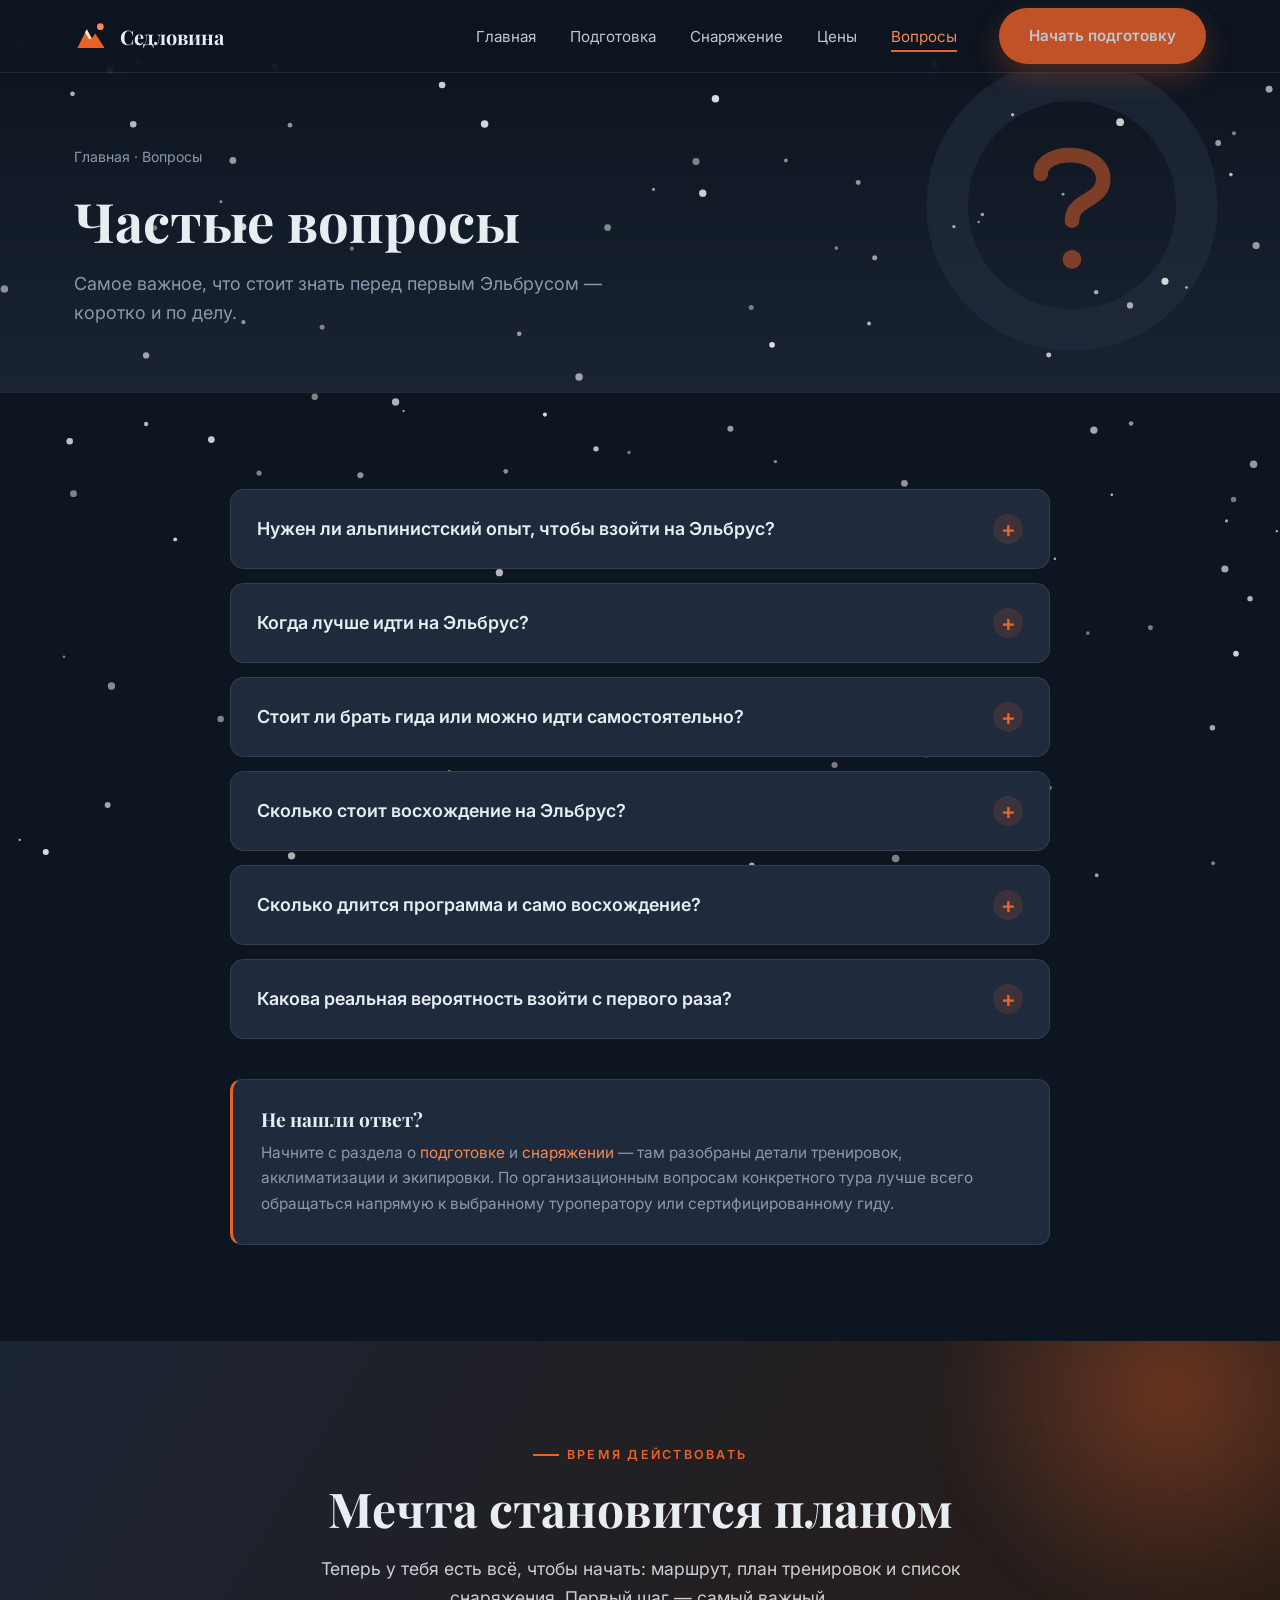
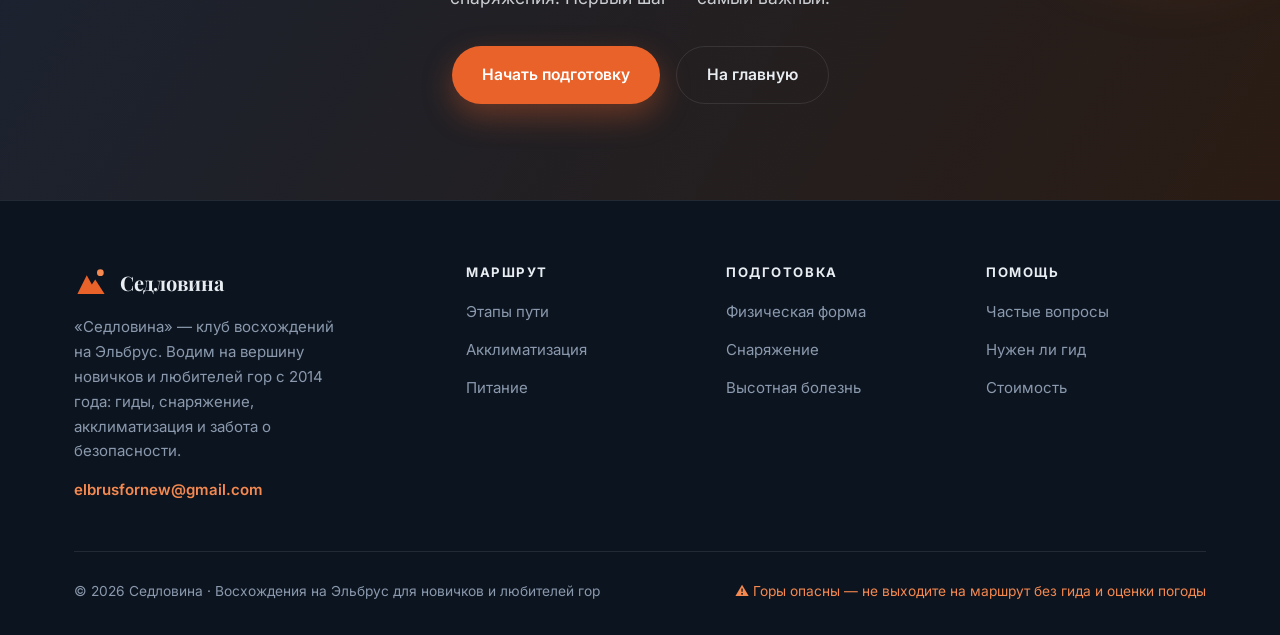
==== commit 5f0a91a5: "Add files via upload" ====
--- a/faq.html
+++ b/faq.html
@@ -3,7 +3,7 @@
 <head>
   <meta charset="UTF-8" />
   <meta name="viewport" content="width=device-width, initial-scale=1.0" />
-  <title>FAQ — частые вопросы о восхождении на Эльбрус для новичков</title>
+  <title>Частые вопросы о восхождении на Эльбрус · Седловина</title>
   <meta name="description" content="Ответы на частые вопросы о первом восхождении на Эльбрус: нужен ли опыт, когда лучше идти, стоит ли брать гида и сколько стоит восхождение." />
   <link rel="preconnect" href="https://fonts.googleapis.com" />
   <link rel="preconnect" href="https://fonts.gstatic.com" crossorigin />
@@ -22,7 +22,7 @@
           <path d="M15 12l6 11-3.5.5L13 16l2-4z" fill="#fff" fill-opacity=".85"/>
           <circle cx="31" cy="9" r="4" fill="#f5894f"/>
         </svg>
-        <span>Эльбрус<b style="color:var(--sunrise)">.</b>Гид</span>
+        <span>Седловина</span>
       </a>
       <nav>
         <ul class="nav-links">
@@ -169,9 +169,9 @@
         <div class="footer-brand">
           <a href="index.html" class="brand">
             <svg class="brand-mark" viewBox="0 0 40 40" fill="none"><path d="M4 34L15 12l6 11 4-6 11 17H4z" fill="#E8622A"/><circle cx="31" cy="9" r="4" fill="#f5894f"/></svg>
-            <span>Эльбрус<b style="color:var(--sunrise)">.</b>Гид</span>
+            <span>Седловина</span>
           </a>
-          <p>Независимый путеводитель для тех, кто идёт на свою первую большую вершину. Информация носит образовательный характер.</p>
+          <p>«Седловина» — клуб восхождений на Эльбрус. Водим на вершину новичков и любителей гор с 2014 года: гиды, снаряжение, акклиматизация и забота о безопасности.</p>
           <a class="footer-mail" href="mailto:elbrusfornew@gmail.com">elbrusfornew@gmail.com</a>
         </div>
         <div>
@@ -200,7 +200,7 @@
         </div>
       </div>
       <div class="footer-bottom">
-        <span>© <span data-year>2026</span> Эльбрус.Гид · Сделано для начинающих альпинистов</span>
+        <span>© <span data-year>2026</span> Седловина · Восхождения на Эльбрус для новичков и любителей гор</span>
         <span class="warn">⚠ Горы опасны — не выходите на маршрут без гида и оценки погоды</span>
       </div>
     </div>
